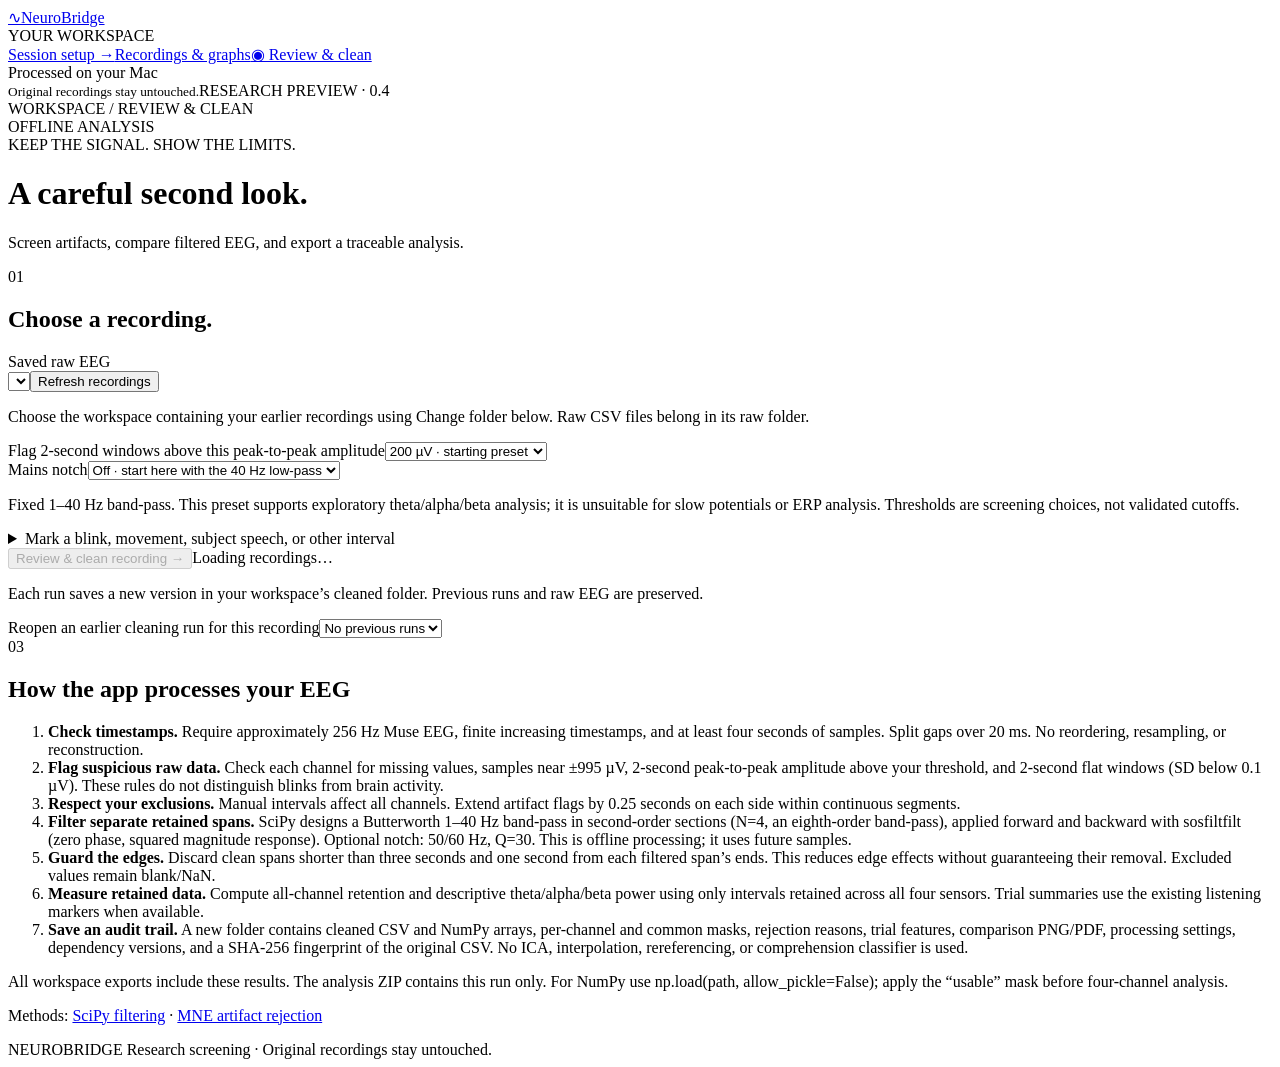
==== neurobridge/static/clean.html @ b4d43f7b "Add traceable EEG artifact screening, filtering, and band-power analysis" ====
<!doctype html><html lang="en"><head><meta charset="utf-8"><meta name="viewport" content="width=device-width,initial-scale=1"><title>NeuroBridge · Review & clean</title><link rel="stylesheet" href="/style.css"></head><body class="clean-page">
<aside><a class="brand" href="/experiment"><span class="brand-icon">∿</span>NeuroBridge</a><div class="workspace-label">YOUR WORKSPACE</div><a class="nav" href="/experiment">Session setup →</a><a class="nav" href="/">Recordings & graphs</a><a class="nav active" href="/clean">◉ Review & clean</a><div class="aside-bottom"><span class="dot"></span> Processed on your Mac<br><small>Original recordings stay untouched.</small><span class="app-version">RESEARCH PREVIEW · 0.4</span></div></aside>
<main><header><div class="crumb">WORKSPACE <span>/</span> REVIEW & CLEAN</div><span class="local-badge">OFFLINE ANALYSIS</span></header><div class="heading"><div><div class="eyebrow">KEEP THE SIGNAL. SHOW THE LIMITS.</div><h1>A careful second look.</h1><p>Screen artifacts, compare filtered EEG, and export a traceable analysis.</p></div></div><div id="notice" class="notice" role="alert" hidden></div>
<section class="panel"><div class="panel-heading"><div><span class="section-number">01</span><h2>Choose a recording.</h2></div></div><label for="clean-file">Saved raw EEG</label><div class="clean-file-row"><select id="clean-file"></select><button id="clean-refresh" class="secondary">Refresh recordings</button></div><p class="hint">Choose the workspace containing your earlier recordings using Change folder below. Raw CSV files belong in its raw folder.</p><div class="row"><div><label for="amplitude">Flag 2-second windows above this peak-to-peak amplitude</label><select id="amplitude"><option value="150">150 µV · more sensitive</option><option value="200" selected>200 µV · starting preset</option><option value="300">300 µV · less sensitive</option><option value="500">500 µV · less sensitive</option></select></div><div><label for="notch">Mains notch</label><select id="notch"><option value="0">Off · start here with the 40 Hz low-pass</option><option value="50">50 Hz · only if needed</option><option value="60">60 Hz · only if needed</option></select></div></div><p class="hint">Fixed 1–40 Hz band-pass. This preset supports exploratory theta/alpha/beta analysis; it is unsuitable for slow potentials or ERP analysis. Thresholds are screening choices, not validated cutoffs.</p>
<details class="compact-details"><summary>Mark a blink, movement, subject speech, or other interval</summary><p class="hint">Enter seconds from the start of the EEG recording. Each exclusion applies to all four channels. Review the raw traces first; automated flags do not identify every artifact.</p><div class="exclusion-entry"><label>Start (seconds)<input id="exclude-start" type="number" min="0" step="0.1"></label><label>End (seconds)<input id="exclude-end" type="number" min="0" step="0.1"></label><label>Reason<select id="exclude-reason"><option>Movement / headset adjustment</option><option>Blink / eye movement</option><option>Subject speech / jaw movement</option><option>Other artifact</option></select></label><button id="add-exclusion" class="secondary">Add interval</button></div><ul id="exclusions"></ul></details>
<div class="clean-run-row"><button id="clean-run" class="primary large-button" disabled>Review & clean recording →</button><span id="clean-progress" class="hint" role="status">Loading recordings…</span></div><p class="hint">Each run saves a new version in your workspace’s cleaned folder. Previous runs and raw EEG are preserved.</p><label for="clean-history">Reopen an earlier cleaning run for this recording</label><select id="clean-history"><option value="">No previous runs</option></select></section>
<section id="clean-results" class="panel" hidden><div class="panel-heading"><div><span class="section-number">02</span><h2 id="clean-title">Your screening result</h2></div><a id="clean-download" class="primary">Download analysis ZIP ↓</a></div><div class="stats"><div><label>RETAINED · ALL 4 CHANNELS</label><strong id="clean-percent"></strong><small>of recorded samples</small></div><div><label>RETAINED TIME</label><strong id="clean-seconds"></strong><small>samples ÷ 256 Hz</small></div><div><label>EXCLUDED</label><strong id="clean-rejected"></strong><small>artifacts, margins, edges</small></div><div><label>TIMESTAMP GAPS</label><strong id="clean-gaps"></strong><small>never filled or joined</small></div></div><p id="clean-settings" class="quality-notes"></p><div class="quality-notes">Retained means “passed these screening rules.” A smooth trace does not establish artifact-free EEG. Clipping and missing samples cannot be recovered.</div>
<div class="chart-heading"><div><h3>Raw versus filtered</h3><p>Gray: raw · lilac: retained filtered signal · rose: excluded in this channel. Shared amplitude scale; min/max preview preserves spikes.</p></div></div><div class="window-controls"><label for="clean-window">View</label><select id="clean-window"><option value="10">10 seconds</option><option value="5">5 seconds</option><option value="all">Full recording</option></select><input id="clean-position" type="range" min="0" step="0.1" value="0" aria-label="Comparison window start"><span id="clean-window-label"></span></div><div id="clean-channels"></div>
<h3>Retained EEG band power</h3><p class="hint">Absolute µV² from common retained intervals across all four channels. Welch uses complete 2-second windows with 50% overlap, without joining gaps. No estimate means insufficient continuous data. These powers do not measure understanding.</p><div class="table-scroll"><table class="clean-table"><thead><tr><th>Channel</th><th>Individually retained</th><th>Theta · 4–8 Hz</th><th>Alpha · 8–13 Hz</th><th>Beta · 13–30 Hz</th><th>PSD windows</th></tr></thead><tbody id="bandpower"></tbody></table></div><h3>Listening trial coverage</h3><p class="hint">Uses saved playback/operator speech markers, which are not measured acoustic onsets. Trial retention is the percentage of recorded samples within each marked interval; gaps are missing time. The CSV also includes marked, recorded, and retained seconds. Subject answers stay in the original session folder. No baseline normalization or inference is applied.</p><div id="trial-summary"></div>
<details class="compact-details"><summary>Review all excluded intervals</summary><p class="hint">Times are seconds from the first EEG timestamp. Overlapping reasons are retained. Full details are in rejected_intervals.csv.</p><div id="intervals" class="interval-list"></div></details><details class="compact-details"><summary>Full-resolution comparison and spectrum</summary><img id="clean-image" alt="Raw and filtered EEG with rejection shading and Welch power spectra" style="width:100%"><a id="clean-pdf" class="quiet-link">Download PDF report ↓</a></details><ul id="clean-warnings" class="hint"></ul></section>
<section class="panel"><div class="panel-heading"><div><span class="section-number">03</span><h2>How the app processes your EEG</h2></div></div><ol class="processing-steps"><li><strong>Check timestamps.</strong> Require approximately 256 Hz Muse EEG, finite increasing timestamps, and at least four seconds of samples. Split gaps over 20 ms. No reordering, resampling, or reconstruction.</li><li><strong>Flag suspicious raw data.</strong> Check each channel for missing values, samples near ±995 µV, 2-second peak-to-peak amplitude above your threshold, and 2-second flat windows (SD below 0.1 µV). These rules do not distinguish blinks from brain activity.</li><li><strong>Respect your exclusions.</strong> Manual intervals affect all channels. Extend artifact flags by 0.25 seconds on each side within continuous segments.</li><li><strong>Filter separate retained spans.</strong> SciPy designs a Butterworth 1–40 Hz band-pass in second-order sections (N=4, an eighth-order band-pass), applied forward and backward with sosfiltfilt (zero phase, squared magnitude response). Optional notch: 50/60 Hz, Q=30. This is offline processing; it uses future samples.</li><li><strong>Guard the edges.</strong> Discard clean spans shorter than three seconds and one second from each filtered span’s ends. This reduces edge effects without guaranteeing their removal. Excluded values remain blank/NaN.</li><li><strong>Measure retained data.</strong> Compute all-channel retention and descriptive theta/alpha/beta power using only intervals retained across all four sensors. Trial summaries use the existing listening markers when available.</li><li><strong>Save an audit trail.</strong> A new folder contains cleaned CSV and NumPy arrays, per-channel and common masks, rejection reasons, trial features, comparison PNG/PDF, processing settings, dependency versions, and a SHA-256 fingerprint of the original CSV. No ICA, interpolation, rereferencing, or comprehension classifier is used.</li></ol><p class="hint">All workspace exports include these results. The analysis ZIP contains this run only. For NumPy use np.load(path, allow_pickle=False); apply the “usable” mask before four-channel analysis.</p><p class="hint">Methods: <a href="https://docs.scipy.org/doc/scipy/reference/generated/scipy.signal.sosfiltfilt.html" target="_blank" rel="noopener">SciPy filtering</a> · <a href="https://mne.tools/stable/auto_tutorials/preprocessing/20_rejecting_bad_data.html" target="_blank" rel="noopener">MNE artifact rejection</a></p></section><footer>NEUROBRIDGE <span>Research screening · Original recordings stay untouched.</span></footer></main><script src="/clean.js"></script><script src="/storage.js"></script></body></html>
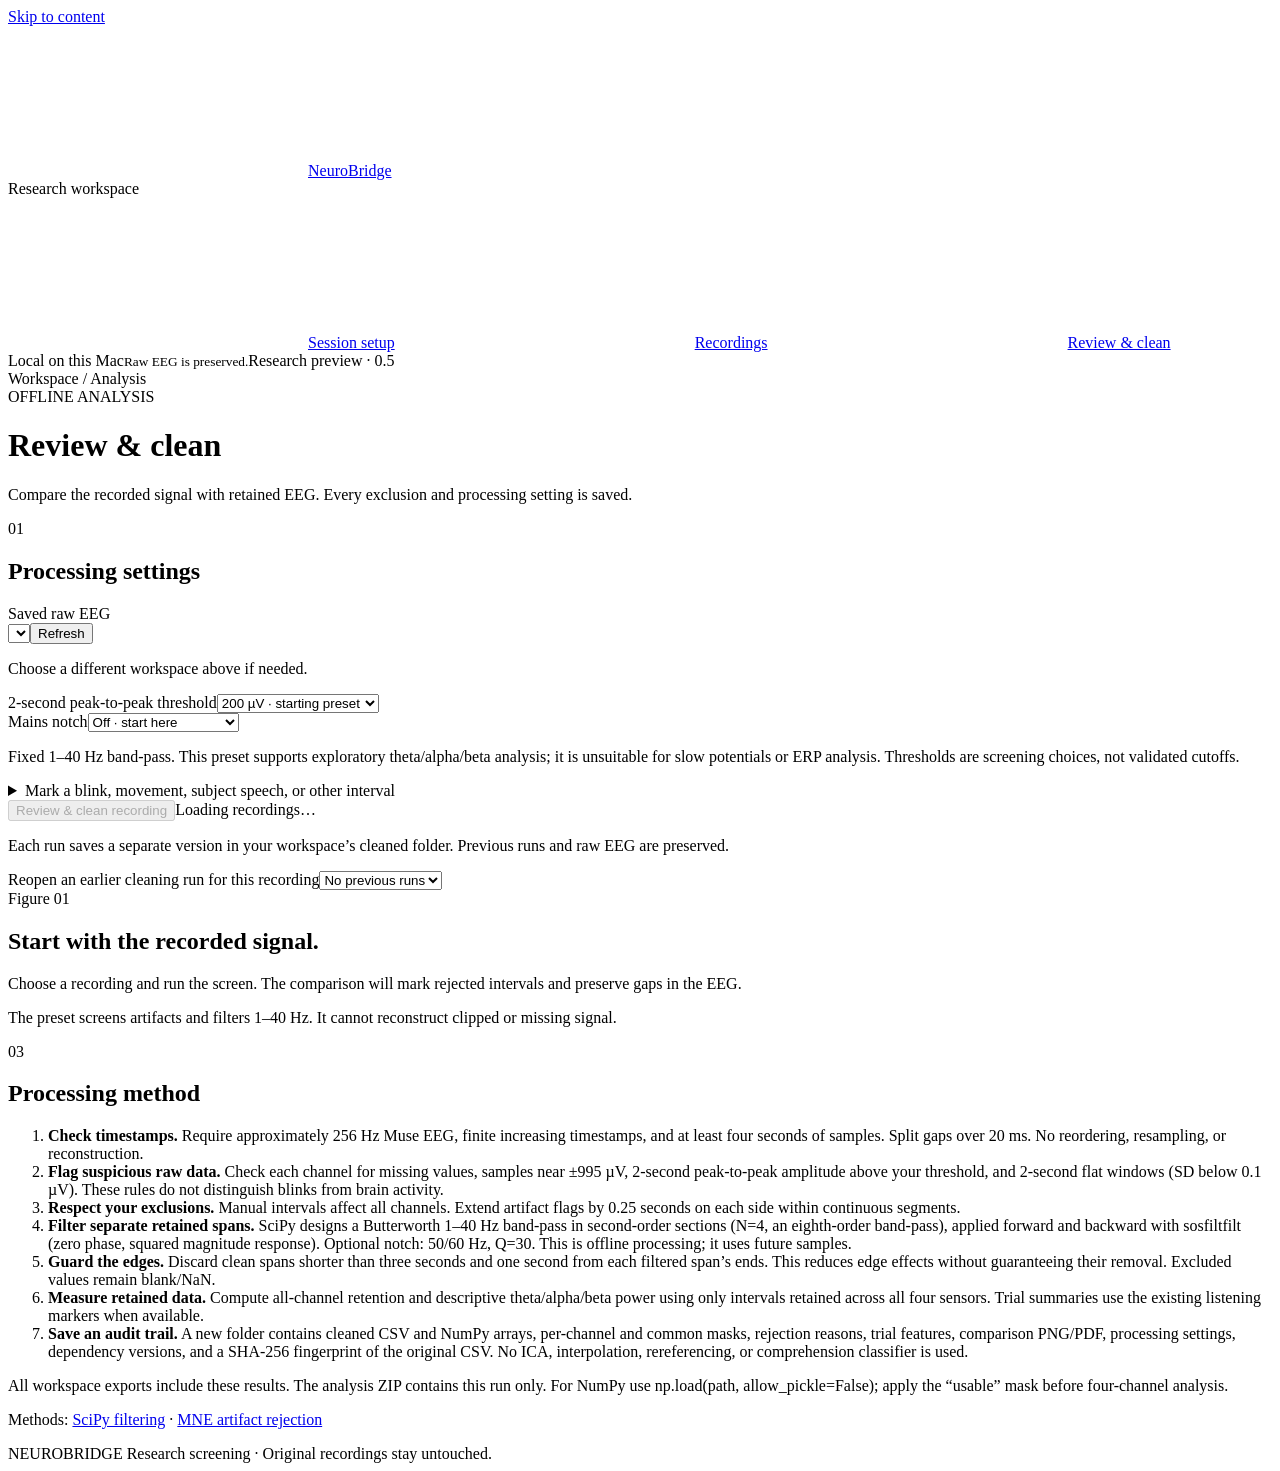
==== commit 980af478: "Implement approved notebook and bench-instrument design across NeuroBridge" ====
--- a/neurobridge/static/clean.html
+++ b/neurobridge/static/clean.html
@@ -1,11 +1,9 @@
 <!doctype html><html lang="en"><head><meta charset="utf-8"><meta name="viewport" content="width=device-width,initial-scale=1"><title>NeuroBridge · Review & clean</title><link rel="stylesheet" href="/style.css"></head><body class="clean-page">
-<aside><a class="brand" href="/experiment"><span class="brand-icon">∿</span>NeuroBridge</a><div class="workspace-label">YOUR WORKSPACE</div><a class="nav" href="/experiment">Session setup →</a><a class="nav" href="/">Recordings & graphs</a><a class="nav active" href="/clean">◉ Review & clean</a><div class="aside-bottom"><span class="dot"></span> Processed on your Mac<br><small>Original recordings stay untouched.</small><span class="app-version">RESEARCH PREVIEW · 0.4</span></div></aside>
-<main><header><div class="crumb">WORKSPACE <span>/</span> REVIEW & CLEAN</div><span class="local-badge">OFFLINE ANALYSIS</span></header><div class="heading"><div><div class="eyebrow">KEEP THE SIGNAL. SHOW THE LIMITS.</div><h1>A careful second look.</h1><p>Screen artifacts, compare filtered EEG, and export a traceable analysis.</p></div></div><div id="notice" class="notice" role="alert" hidden></div>
-<section class="panel"><div class="panel-heading"><div><span class="section-number">01</span><h2>Choose a recording.</h2></div></div><label for="clean-file">Saved raw EEG</label><div class="clean-file-row"><select id="clean-file"></select><button id="clean-refresh" class="secondary">Refresh recordings</button></div><p class="hint">Choose the workspace containing your earlier recordings using Change folder below. Raw CSV files belong in its raw folder.</p><div class="row"><div><label for="amplitude">Flag 2-second windows above this peak-to-peak amplitude</label><select id="amplitude"><option value="150">150 µV · more sensitive</option><option value="200" selected>200 µV · starting preset</option><option value="300">300 µV · less sensitive</option><option value="500">500 µV · less sensitive</option></select></div><div><label for="notch">Mains notch</label><select id="notch"><option value="0">Off · start here with the 40 Hz low-pass</option><option value="50">50 Hz · only if needed</option><option value="60">60 Hz · only if needed</option></select></div></div><p class="hint">Fixed 1–40 Hz band-pass. This preset supports exploratory theta/alpha/beta analysis; it is unsuitable for slow potentials or ERP analysis. Thresholds are screening choices, not validated cutoffs.</p>
-<details class="compact-details"><summary>Mark a blink, movement, subject speech, or other interval</summary><p class="hint">Enter seconds from the start of the EEG recording. Each exclusion applies to all four channels. Review the raw traces first; automated flags do not identify every artifact.</p><div class="exclusion-entry"><label>Start (seconds)<input id="exclude-start" type="number" min="0" step="0.1"></label><label>End (seconds)<input id="exclude-end" type="number" min="0" step="0.1"></label><label>Reason<select id="exclude-reason"><option>Movement / headset adjustment</option><option>Blink / eye movement</option><option>Subject speech / jaw movement</option><option>Other artifact</option></select></label><button id="add-exclusion" class="secondary">Add interval</button></div><ul id="exclusions"></ul></details>
-<div class="clean-run-row"><button id="clean-run" class="primary large-button" disabled>Review & clean recording →</button><span id="clean-progress" class="hint" role="status">Loading recordings…</span></div><p class="hint">Each run saves a new version in your workspace’s cleaned folder. Previous runs and raw EEG are preserved.</p><label for="clean-history">Reopen an earlier cleaning run for this recording</label><select id="clean-history"><option value="">No previous runs</option></select></section>
-<section id="clean-results" class="panel" hidden><div class="panel-heading"><div><span class="section-number">02</span><h2 id="clean-title">Your screening result</h2></div><a id="clean-download" class="primary">Download analysis ZIP ↓</a></div><div class="stats"><div><label>RETAINED · ALL 4 CHANNELS</label><strong id="clean-percent"></strong><small>of recorded samples</small></div><div><label>RETAINED TIME</label><strong id="clean-seconds"></strong><small>samples ÷ 256 Hz</small></div><div><label>EXCLUDED</label><strong id="clean-rejected"></strong><small>artifacts, margins, edges</small></div><div><label>TIMESTAMP GAPS</label><strong id="clean-gaps"></strong><small>never filled or joined</small></div></div><p id="clean-settings" class="quality-notes"></p><div class="quality-notes">Retained means “passed these screening rules.” A smooth trace does not establish artifact-free EEG. Clipping and missing samples cannot be recovered.</div>
-<div class="chart-heading"><div><h3>Raw versus filtered</h3><p>Gray: raw · lilac: retained filtered signal · rose: excluded in this channel. Shared amplitude scale; min/max preview preserves spikes.</p></div></div><div class="window-controls"><label for="clean-window">View</label><select id="clean-window"><option value="10">10 seconds</option><option value="5">5 seconds</option><option value="all">Full recording</option></select><input id="clean-position" type="range" min="0" step="0.1" value="0" aria-label="Comparison window start"><span id="clean-window-label"></span></div><div id="clean-channels"></div>
-<h3>Retained EEG band power</h3><p class="hint">Absolute µV² from common retained intervals across all four channels. Welch uses complete 2-second windows with 50% overlap, without joining gaps. No estimate means insufficient continuous data. These powers do not measure understanding.</p><div class="table-scroll"><table class="clean-table"><thead><tr><th>Channel</th><th>Individually retained</th><th>Theta · 4–8 Hz</th><th>Alpha · 8–13 Hz</th><th>Beta · 13–30 Hz</th><th>PSD windows</th></tr></thead><tbody id="bandpower"></tbody></table></div><h3>Listening trial coverage</h3><p class="hint">Uses saved playback/operator speech markers, which are not measured acoustic onsets. Trial retention is the percentage of recorded samples within each marked interval; gaps are missing time. The CSV also includes marked, recorded, and retained seconds. Subject answers stay in the original session folder. No baseline normalization or inference is applied.</p><div id="trial-summary"></div>
-<details class="compact-details"><summary>Review all excluded intervals</summary><p class="hint">Times are seconds from the first EEG timestamp. Overlapping reasons are retained. Full details are in rejected_intervals.csv.</p><div id="intervals" class="interval-list"></div></details><details class="compact-details"><summary>Full-resolution comparison and spectrum</summary><img id="clean-image" alt="Raw and filtered EEG with rejection shading and Welch power spectra" style="width:100%"><a id="clean-pdf" class="quiet-link">Download PDF report ↓</a></details><ul id="clean-warnings" class="hint"></ul></section>
-<section class="panel"><div class="panel-heading"><div><span class="section-number">03</span><h2>How the app processes your EEG</h2></div></div><ol class="processing-steps"><li><strong>Check timestamps.</strong> Require approximately 256 Hz Muse EEG, finite increasing timestamps, and at least four seconds of samples. Split gaps over 20 ms. No reordering, resampling, or reconstruction.</li><li><strong>Flag suspicious raw data.</strong> Check each channel for missing values, samples near ±995 µV, 2-second peak-to-peak amplitude above your threshold, and 2-second flat windows (SD below 0.1 µV). These rules do not distinguish blinks from brain activity.</li><li><strong>Respect your exclusions.</strong> Manual intervals affect all channels. Extend artifact flags by 0.25 seconds on each side within continuous segments.</li><li><strong>Filter separate retained spans.</strong> SciPy designs a Butterworth 1–40 Hz band-pass in second-order sections (N=4, an eighth-order band-pass), applied forward and backward with sosfiltfilt (zero phase, squared magnitude response). Optional notch: 50/60 Hz, Q=30. This is offline processing; it uses future samples.</li><li><strong>Guard the edges.</strong> Discard clean spans shorter than three seconds and one second from each filtered span’s ends. This reduces edge effects without guaranteeing their removal. Excluded values remain blank/NaN.</li><li><strong>Measure retained data.</strong> Compute all-channel retention and descriptive theta/alpha/beta power using only intervals retained across all four sensors. Trial summaries use the existing listening markers when available.</li><li><strong>Save an audit trail.</strong> A new folder contains cleaned CSV and NumPy arrays, per-channel and common masks, rejection reasons, trial features, comparison PNG/PDF, processing settings, dependency versions, and a SHA-256 fingerprint of the original CSV. No ICA, interpolation, rereferencing, or comprehension classifier is used.</li></ol><p class="hint">All workspace exports include these results. The analysis ZIP contains this run only. For NumPy use np.load(path, allow_pickle=False); apply the “usable” mask before four-channel analysis.</p><p class="hint">Methods: <a href="https://docs.scipy.org/doc/scipy/reference/generated/scipy.signal.sosfiltfilt.html" target="_blank" rel="noopener">SciPy filtering</a> · <a href="https://mne.tools/stable/auto_tutorials/preprocessing/20_rejecting_bad_data.html" target="_blank" rel="noopener">MNE artifact rejection</a></p></section><footer>NEUROBRIDGE <span>Research screening · Original recordings stay untouched.</span></footer></main><script src="/clean.js"></script><script src="/storage.js"></script></body></html>
+<a class="skip-link" href="#main">Skip to content</a><aside><a class="brand" href="/experiment"><svg class="icon" aria-hidden="true"><use href="/icons.svg#activity"></use></svg>NeuroBridge</a><div class="workspace-label">Research workspace</div><a class="nav " href="/experiment"><svg class="icon" aria-hidden="true"><use href="/icons.svg#file-check"></use></svg>Session setup</a><a class="nav " href="/"><svg class="icon" aria-hidden="true"><use href="/icons.svg#chart-line"></use></svg>Recordings</a><a class="nav active" aria-current="page" href="/clean"><svg class="icon" aria-hidden="true"><use href="/icons.svg#sliders-horizontal"></use></svg>Review & clean</a><div class="aside-bottom">Local on this Mac<small>Raw EEG is preserved.</small><span class="app-version">Research preview · 0.5</span></div></aside>
+<main id="main" class="entry"><header><div class="crumb">Workspace <span>/</span> Analysis</div><span class="local-badge">OFFLINE ANALYSIS</span></header><div class="heading"><div><h1>Review & clean</h1><p>Compare the recorded signal with retained EEG. Every exclusion and processing setting is saved.</p></div></div><div id="notice" class="notice" role="alert" hidden></div>
+<div class="clean-layout"><section class="panel" id="clean-controls"><div class="panel-heading"><div><span class="section-number">01</span><h2>Processing settings</h2></div></div><label for="clean-file">Saved raw EEG</label><div class="clean-file-row"><select id="clean-file"></select><button id="clean-refresh" class="secondary">Refresh</button></div><p class="hint">Choose a different workspace above if needed.</p><div class="row"><div><label for="amplitude">2-second peak-to-peak threshold</label><select id="amplitude"><option value="150">150 µV · more sensitive</option><option value="200" selected>200 µV · starting preset</option><option value="300">300 µV · less sensitive</option><option value="500">500 µV · less sensitive</option></select></div><div><label for="notch">Mains notch</label><select id="notch"><option value="0">Off · start here</option><option value="50">50 Hz · only if needed</option><option value="60">60 Hz · only if needed</option></select></div></div><p class="hint">Fixed 1–40 Hz band-pass. This preset supports exploratory theta/alpha/beta analysis; it is unsuitable for slow potentials or ERP analysis. Thresholds are screening choices, not validated cutoffs.</p>
+<details class="compact-details"><summary>Mark a blink, movement, subject speech, or other interval</summary><p class="hint">Enter seconds from the start of the EEG recording. Each exclusion applies to all four channels. Review the raw traces first; automated flags do not identify every artifact.</p><div class="exclusion-entry"><label>Start (seconds)<input id="exclude-start" aria-describedby="exclusion-error" type="number" min="0" step="0.1"></label><label>End (seconds)<input id="exclude-end" aria-describedby="exclusion-error" type="number" min="0" step="0.1"></label><label>Reason<select id="exclude-reason"><option>Movement / headset adjustment</option><option>Blink / eye movement</option><option>Subject speech / jaw movement</option><option>Other artifact</option></select></label><button id="add-exclusion" class="secondary">Add interval</button></div><p id="exclusion-error" class="field-error" role="alert" hidden></p><ul id="exclusions"></ul></details>
+<div class="clean-run-row"><button id="clean-run" class="primary large-button" disabled>Review & clean recording</button><div id="clean-loading" class="operation-progress" hidden aria-hidden="true"></div><span id="clean-progress" class="hint" role="status">Loading recordings…</span></div><p class="hint">Each run saves a separate version in your workspace’s cleaned folder. Previous runs and raw EEG are preserved.</p><label for="clean-history">Reopen an earlier cleaning run for this recording</label><select id="clean-history"><option value="">No previous runs</option></select></section><div class="clean-placeholder"><span class="eyebrow">Figure 01</span><h2>Start with the recorded signal.</h2><p>Choose a recording and run the screen. The comparison will mark rejected intervals and preserve gaps in the EEG.</p><p class="hint">The preset screens artifacts and filters 1–40 Hz. It cannot reconstruct clipped or missing signal.</p></div><section id="clean-results" class="panel" hidden><div class="panel-heading"><div><span class="section-number">02</span><h2 id="clean-title">Your screening result</h2></div><a id="clean-download" class="primary">Download analysis ZIP </a></div><div id="clean-provenance" class="provenance"></div><div class="stats"><div><label>Retained · all channels</label><strong id="clean-percent"></strong><small>of recorded samples</small></div><div><label>Retained time</label><strong id="clean-seconds"></strong><small>samples ÷ 256 Hz</small></div><div><label>Excluded</label><strong id="clean-rejected"></strong><small>artifacts, margins, edges</small></div><div><label>Timestamp gaps</label><strong id="clean-gaps"></strong><small>never filled or joined</small></div></div><p id="clean-settings" class="method-summary"></p><div class="quality-notes">Retained means “passed these screening rules.” A smooth trace does not establish artifact-free EEG. Clipping and missing samples cannot be recovered.</div>
+<div class="chart-heading"><div><h3>Figure 01. Raw and retained EEG</h3><p>Gray: raw · violet: retained filtered signal · rust: excluded in this channel. Shared amplitude scale; min/max preview preserves spikes.</p></div></div><div class="window-controls"><label for="clean-window">View</label><select id="clean-window"><option value="10">10 seconds</option><option value="5">5 seconds</option><option value="all">Full recording</option></select><input id="clean-position" type="range" min="0" step="0.1" value="0" aria-label="Comparison window start"><span id="clean-window-label"></span></div><div id="clean-channels"></div>
+<h3>Figure 02. Retained band power</h3><p class="hint">Absolute µV² from common retained intervals across all four channels. Welch uses complete 2-second windows with 50% overlap, without joining gaps. No estimate means insufficient continuous data. These powers do not measure understanding.</p><div class="table-scroll" role="region" tabindex="0" aria-label="EEG band power table"><table class="clean-table"><thead><tr><th>Channel</th><th>Individually retained</th><th>Theta · 4–8 Hz</th><th>Alpha · 8–13 Hz</th><th>Beta · 13–30 Hz</th><th>PSD windows</th></tr></thead><tbody id="bandpower"></tbody></table></div><h3>Figure 03. Listening trial coverage</h3><p class="hint">Uses saved playback/operator speech markers, which are not measured acoustic onsets. Trial retention is the percentage of recorded samples within each marked interval; gaps are missing time. The CSV also includes marked, recorded, and retained seconds. Subject answers stay in the original session folder. No baseline normalization or inference is applied.</p><div id="trial-summary"></div>
+<details class="compact-details"><summary>Review all excluded intervals</summary><p class="hint">Times are seconds from the first EEG timestamp. Overlapping reasons are retained. Full details are in rejected_intervals.csv.</p><div id="intervals" class="interval-list"></div></details><details class="compact-details"><summary>Full-resolution comparison and spectrum</summary><img id="clean-image" alt="Raw and filtered EEG with rejection shading and Welch power spectra" class="report-image"><a id="clean-pdf" class="quiet-link">Download PDF report </a></details><ul id="clean-warnings" class="hint"></ul></section></div><section class="panel" id="clean-method"><div class="panel-heading"><div><span class="section-number">03</span><h2>Processing method</h2></div></div><ol class="processing-steps"><li><strong>Check timestamps.</strong> Require approximately 256 Hz Muse EEG, finite increasing timestamps, and at least four seconds of samples. Split gaps over 20 ms. No reordering, resampling, or reconstruction.</li><li><strong>Flag suspicious raw data.</strong> Check each channel for missing values, samples near ±995 µV, 2-second peak-to-peak amplitude above your threshold, and 2-second flat windows (SD below 0.1 µV). These rules do not distinguish blinks from brain activity.</li><li><strong>Respect your exclusions.</strong> Manual intervals affect all channels. Extend artifact flags by 0.25 seconds on each side within continuous segments.</li><li><strong>Filter separate retained spans.</strong> SciPy designs a Butterworth 1–40 Hz band-pass in second-order sections (N=4, an eighth-order band-pass), applied forward and backward with sosfiltfilt (zero phase, squared magnitude response). Optional notch: 50/60 Hz, Q=30. This is offline processing; it uses future samples.</li><li><strong>Guard the edges.</strong> Discard clean spans shorter than three seconds and one second from each filtered span’s ends. This reduces edge effects without guaranteeing their removal. Excluded values remain blank/NaN.</li><li><strong>Measure retained data.</strong> Compute all-channel retention and descriptive theta/alpha/beta power using only intervals retained across all four sensors. Trial summaries use the existing listening markers when available.</li><li><strong>Save an audit trail.</strong> A new folder contains cleaned CSV and NumPy arrays, per-channel and common masks, rejection reasons, trial features, comparison PNG/PDF, processing settings, dependency versions, and a SHA-256 fingerprint of the original CSV. No ICA, interpolation, rereferencing, or comprehension classifier is used.</li></ol><p class="hint">All workspace exports include these results. The analysis ZIP contains this run only. For NumPy use np.load(path, allow_pickle=False); apply the “usable” mask before four-channel analysis.</p><p class="hint">Methods: <a href="https://docs.scipy.org/doc/scipy/reference/generated/scipy.signal.sosfiltfilt.html" target="_blank" rel="noopener">SciPy filtering</a> · <a href="https://mne.tools/stable/auto_tutorials/preprocessing/20_rejecting_bad_data.html" target="_blank" rel="noopener">MNE artifact rejection</a></p></section><footer>NEUROBRIDGE <span>Research screening · Original recordings stay untouched.</span></footer></main><script src="/plot.js"></script><script src="/clean.js"></script><script src="/storage.js"></script></body></html>
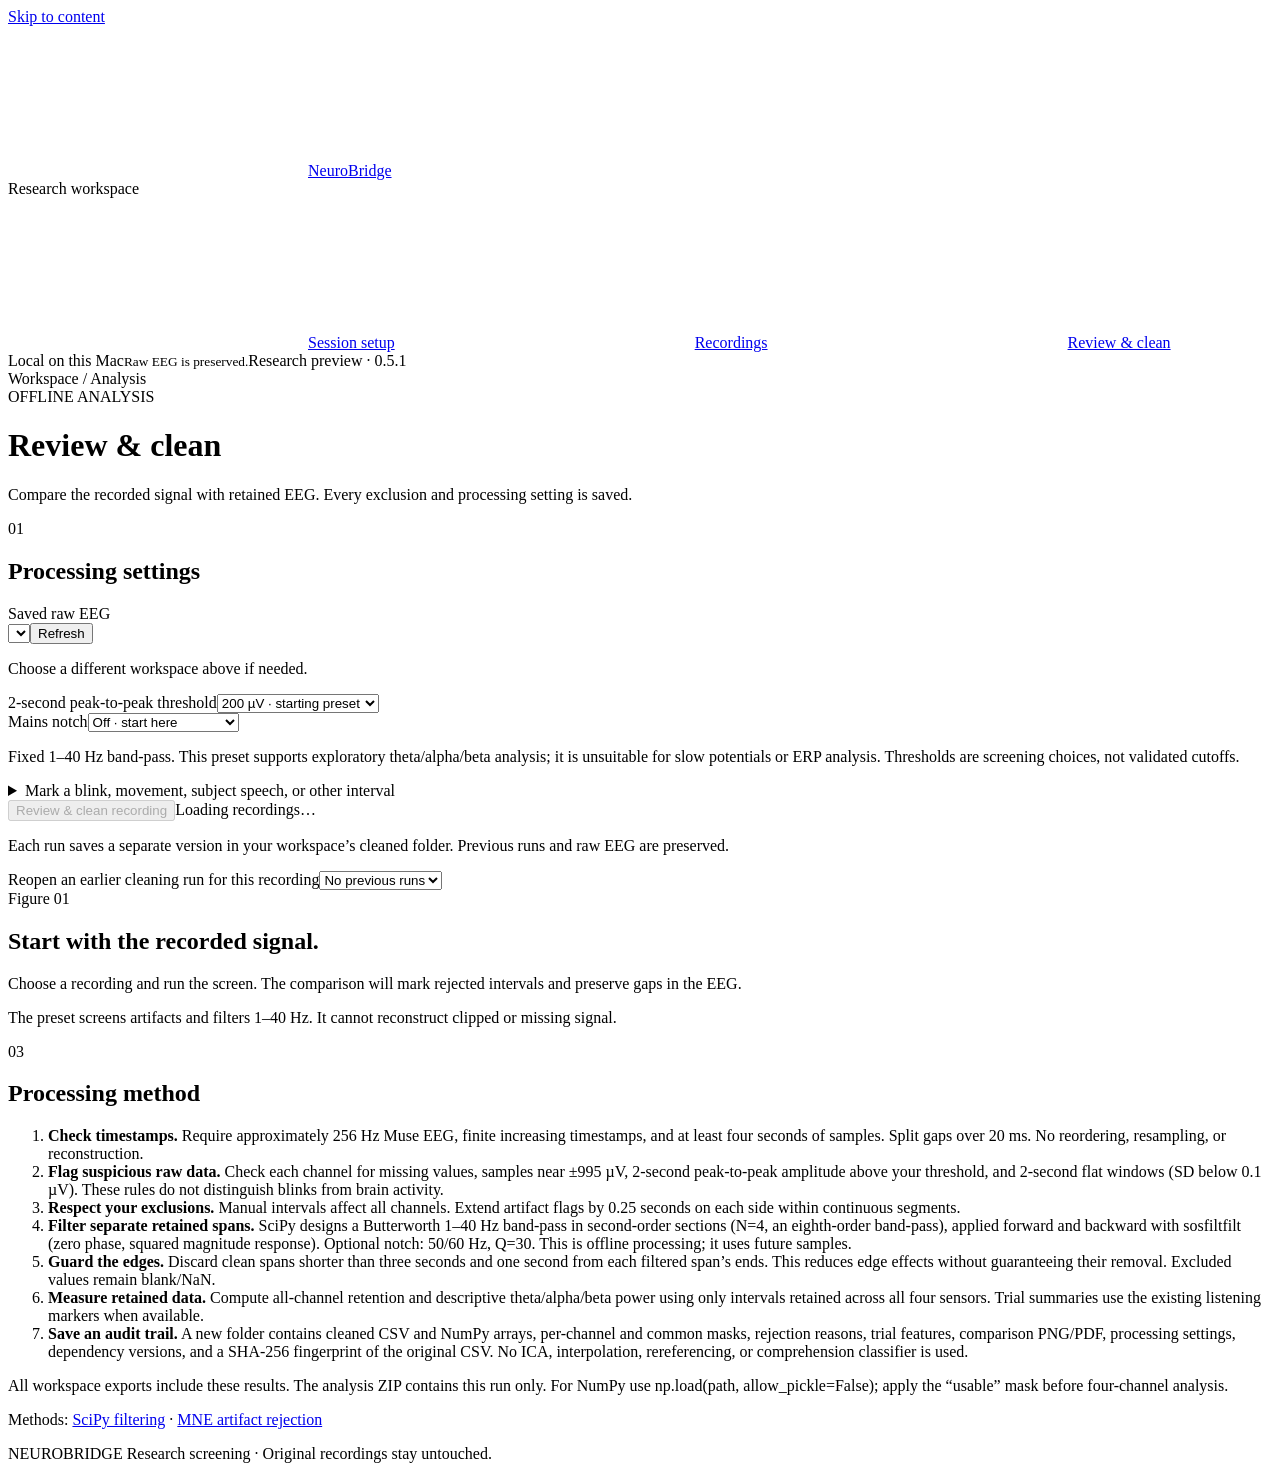
==== commit ab235ef0: "Add reviewed human stimulus collections and true listening-only sessions" ====
--- a/neurobridge/static/clean.html
+++ b/neurobridge/static/clean.html
@@ -1,5 +1,5 @@
 <!doctype html><html lang="en"><head><meta charset="utf-8"><meta name="viewport" content="width=device-width,initial-scale=1"><title>NeuroBridge · Review & clean</title><link rel="stylesheet" href="/style.css"></head><body class="clean-page">
-<a class="skip-link" href="#main">Skip to content</a><aside><a class="brand" href="/experiment"><svg class="icon" aria-hidden="true"><use href="/icons.svg#activity"></use></svg>NeuroBridge</a><div class="workspace-label">Research workspace</div><a class="nav " href="/experiment"><svg class="icon" aria-hidden="true"><use href="/icons.svg#file-check"></use></svg>Session setup</a><a class="nav " href="/"><svg class="icon" aria-hidden="true"><use href="/icons.svg#chart-line"></use></svg>Recordings</a><a class="nav active" aria-current="page" href="/clean"><svg class="icon" aria-hidden="true"><use href="/icons.svg#sliders-horizontal"></use></svg>Review & clean</a><div class="aside-bottom">Local on this Mac<small>Raw EEG is preserved.</small><span class="app-version">Research preview · 0.5</span></div></aside>
+<a class="skip-link" href="#main">Skip to content</a><aside><a class="brand" href="/experiment"><svg class="icon" aria-hidden="true"><use href="/icons.svg#activity"></use></svg>NeuroBridge</a><div class="workspace-label">Research workspace</div><a class="nav " href="/experiment"><svg class="icon" aria-hidden="true"><use href="/icons.svg#file-check"></use></svg>Session setup</a><a class="nav " href="/"><svg class="icon" aria-hidden="true"><use href="/icons.svg#chart-line"></use></svg>Recordings</a><a class="nav active" aria-current="page" href="/clean"><svg class="icon" aria-hidden="true"><use href="/icons.svg#sliders-horizontal"></use></svg>Review & clean</a><div class="aside-bottom">Local on this Mac<small>Raw EEG is preserved.</small><span class="app-version">Research preview · 0.5.1</span></div></aside>
 <main id="main" class="entry"><header><div class="crumb">Workspace <span>/</span> Analysis</div><span class="local-badge">OFFLINE ANALYSIS</span></header><div class="heading"><div><h1>Review & clean</h1><p>Compare the recorded signal with retained EEG. Every exclusion and processing setting is saved.</p></div></div><div id="notice" class="notice" role="alert" hidden></div>
 <div class="clean-layout"><section class="panel" id="clean-controls"><div class="panel-heading"><div><span class="section-number">01</span><h2>Processing settings</h2></div></div><label for="clean-file">Saved raw EEG</label><div class="clean-file-row"><select id="clean-file"></select><button id="clean-refresh" class="secondary">Refresh</button></div><p class="hint">Choose a different workspace above if needed.</p><div class="row"><div><label for="amplitude">2-second peak-to-peak threshold</label><select id="amplitude"><option value="150">150 µV · more sensitive</option><option value="200" selected>200 µV · starting preset</option><option value="300">300 µV · less sensitive</option><option value="500">500 µV · less sensitive</option></select></div><div><label for="notch">Mains notch</label><select id="notch"><option value="0">Off · start here</option><option value="50">50 Hz · only if needed</option><option value="60">60 Hz · only if needed</option></select></div></div><p class="hint">Fixed 1–40 Hz band-pass. This preset supports exploratory theta/alpha/beta analysis; it is unsuitable for slow potentials or ERP analysis. Thresholds are screening choices, not validated cutoffs.</p>
 <details class="compact-details"><summary>Mark a blink, movement, subject speech, or other interval</summary><p class="hint">Enter seconds from the start of the EEG recording. Each exclusion applies to all four channels. Review the raw traces first; automated flags do not identify every artifact.</p><div class="exclusion-entry"><label>Start (seconds)<input id="exclude-start" aria-describedby="exclusion-error" type="number" min="0" step="0.1"></label><label>End (seconds)<input id="exclude-end" aria-describedby="exclusion-error" type="number" min="0" step="0.1"></label><label>Reason<select id="exclude-reason"><option>Movement / headset adjustment</option><option>Blink / eye movement</option><option>Subject speech / jaw movement</option><option>Other artifact</option></select></label><button id="add-exclusion" class="secondary">Add interval</button></div><p id="exclusion-error" class="field-error" role="alert" hidden></p><ul id="exclusions"></ul></details>
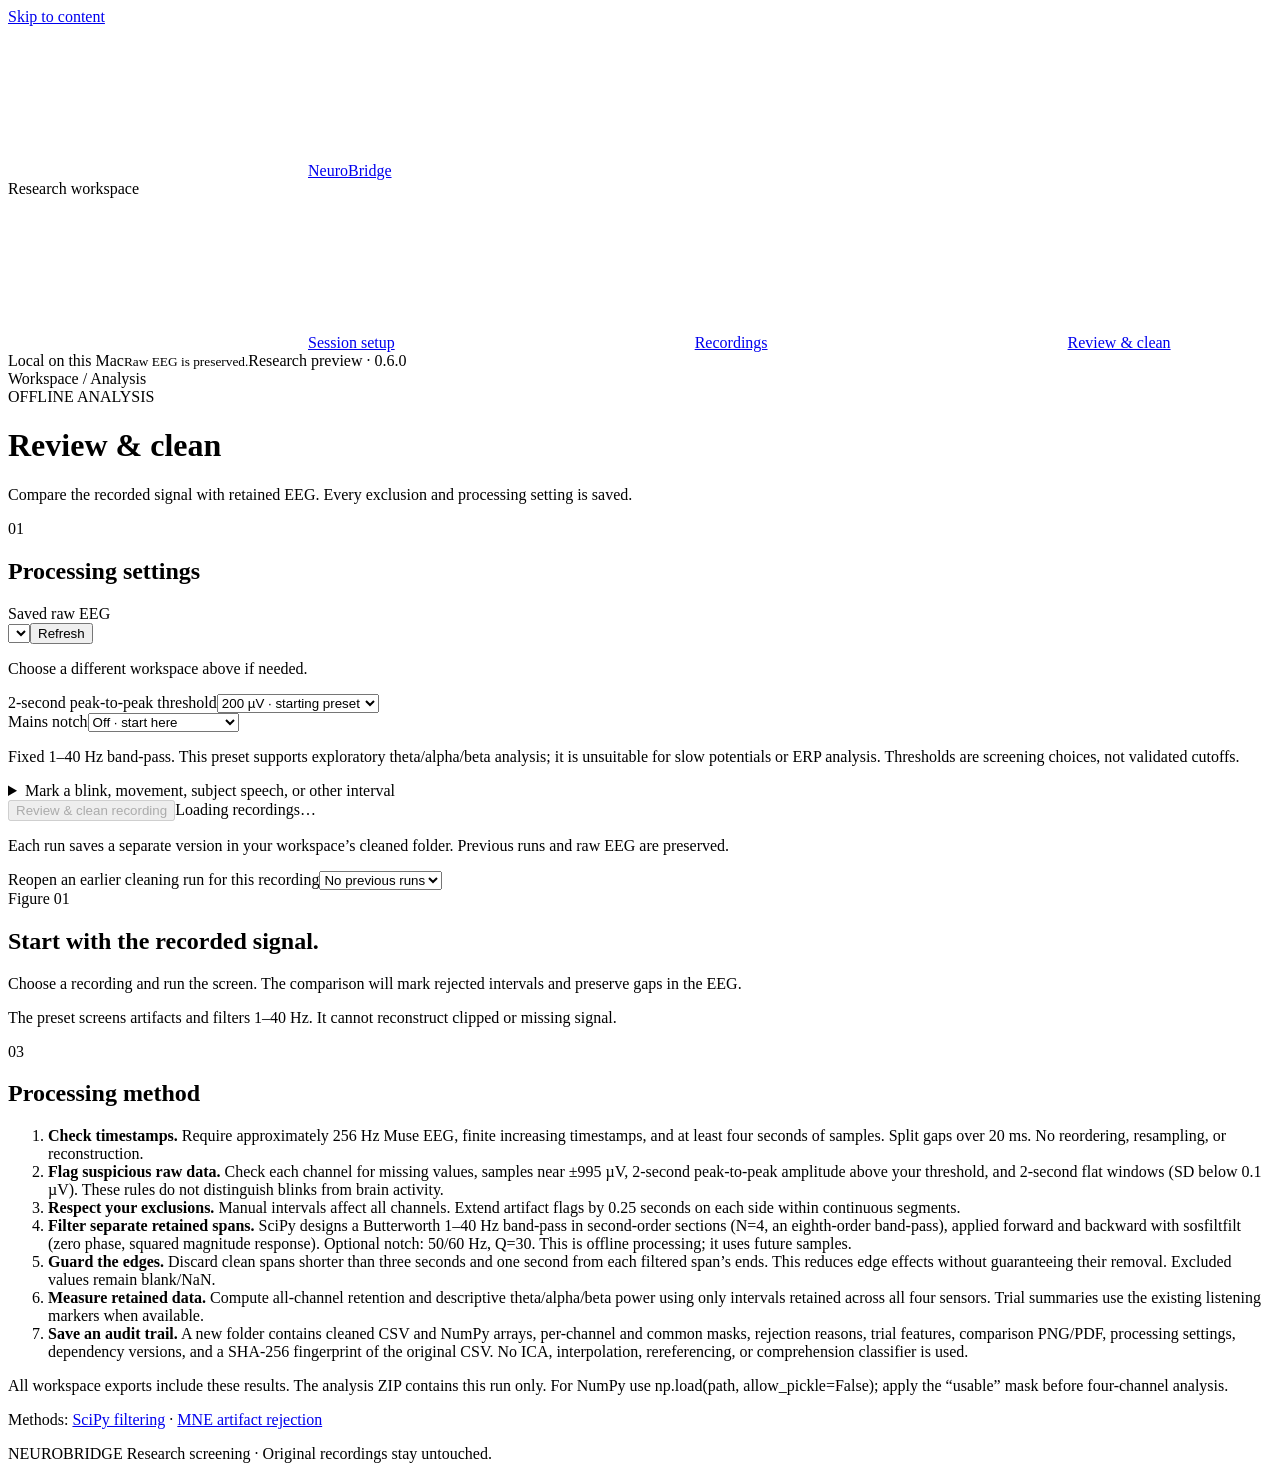
==== commit a54c37f6: "Add live four-channel gates, per-trial baselines and fixed paired spectral policy" ====
--- a/neurobridge/static/clean.html
+++ b/neurobridge/static/clean.html
@@ -1,5 +1,5 @@
 <!doctype html><html lang="en"><head><meta charset="utf-8"><meta name="viewport" content="width=device-width,initial-scale=1"><title>NeuroBridge · Review & clean</title><link rel="stylesheet" href="/style.css"></head><body class="clean-page">
-<a class="skip-link" href="#main">Skip to content</a><aside><a class="brand" href="/experiment"><svg class="icon" aria-hidden="true"><use href="/icons.svg#activity"></use></svg>NeuroBridge</a><div class="workspace-label">Research workspace</div><a class="nav " href="/experiment"><svg class="icon" aria-hidden="true"><use href="/icons.svg#file-check"></use></svg>Session setup</a><a class="nav " href="/"><svg class="icon" aria-hidden="true"><use href="/icons.svg#chart-line"></use></svg>Recordings</a><a class="nav active" aria-current="page" href="/clean"><svg class="icon" aria-hidden="true"><use href="/icons.svg#sliders-horizontal"></use></svg>Review & clean</a><div class="aside-bottom">Local on this Mac<small>Raw EEG is preserved.</small><span class="app-version">Research preview · 0.5.1</span></div></aside>
+<a class="skip-link" href="#main">Skip to content</a><aside><a class="brand" href="/experiment"><svg class="icon" aria-hidden="true"><use href="/icons.svg#activity"></use></svg>NeuroBridge</a><div class="workspace-label">Research workspace</div><a class="nav " href="/experiment"><svg class="icon" aria-hidden="true"><use href="/icons.svg#file-check"></use></svg>Session setup</a><a class="nav " href="/"><svg class="icon" aria-hidden="true"><use href="/icons.svg#chart-line"></use></svg>Recordings</a><a class="nav active" aria-current="page" href="/clean"><svg class="icon" aria-hidden="true"><use href="/icons.svg#sliders-horizontal"></use></svg>Review & clean</a><div class="aside-bottom">Local on this Mac<small>Raw EEG is preserved.</small><span class="app-version">Research preview · 0.6.0</span></div></aside>
 <main id="main" class="entry"><header><div class="crumb">Workspace <span>/</span> Analysis</div><span class="local-badge">OFFLINE ANALYSIS</span></header><div class="heading"><div><h1>Review & clean</h1><p>Compare the recorded signal with retained EEG. Every exclusion and processing setting is saved.</p></div></div><div id="notice" class="notice" role="alert" hidden></div>
 <div class="clean-layout"><section class="panel" id="clean-controls"><div class="panel-heading"><div><span class="section-number">01</span><h2>Processing settings</h2></div></div><label for="clean-file">Saved raw EEG</label><div class="clean-file-row"><select id="clean-file"></select><button id="clean-refresh" class="secondary">Refresh</button></div><p class="hint">Choose a different workspace above if needed.</p><div class="row"><div><label for="amplitude">2-second peak-to-peak threshold</label><select id="amplitude"><option value="150">150 µV · more sensitive</option><option value="200" selected>200 µV · starting preset</option><option value="300">300 µV · less sensitive</option><option value="500">500 µV · less sensitive</option></select></div><div><label for="notch">Mains notch</label><select id="notch"><option value="0">Off · start here</option><option value="50">50 Hz · only if needed</option><option value="60">60 Hz · only if needed</option></select></div></div><p class="hint">Fixed 1–40 Hz band-pass. This preset supports exploratory theta/alpha/beta analysis; it is unsuitable for slow potentials or ERP analysis. Thresholds are screening choices, not validated cutoffs.</p>
 <details class="compact-details"><summary>Mark a blink, movement, subject speech, or other interval</summary><p class="hint">Enter seconds from the start of the EEG recording. Each exclusion applies to all four channels. Review the raw traces first; automated flags do not identify every artifact.</p><div class="exclusion-entry"><label>Start (seconds)<input id="exclude-start" aria-describedby="exclusion-error" type="number" min="0" step="0.1"></label><label>End (seconds)<input id="exclude-end" aria-describedby="exclusion-error" type="number" min="0" step="0.1"></label><label>Reason<select id="exclude-reason"><option>Movement / headset adjustment</option><option>Blink / eye movement</option><option>Subject speech / jaw movement</option><option>Other artifact</option></select></label><button id="add-exclusion" class="secondary">Add interval</button></div><p id="exclusion-error" class="field-error" role="alert" hidden></p><ul id="exclusions"></ul></details>
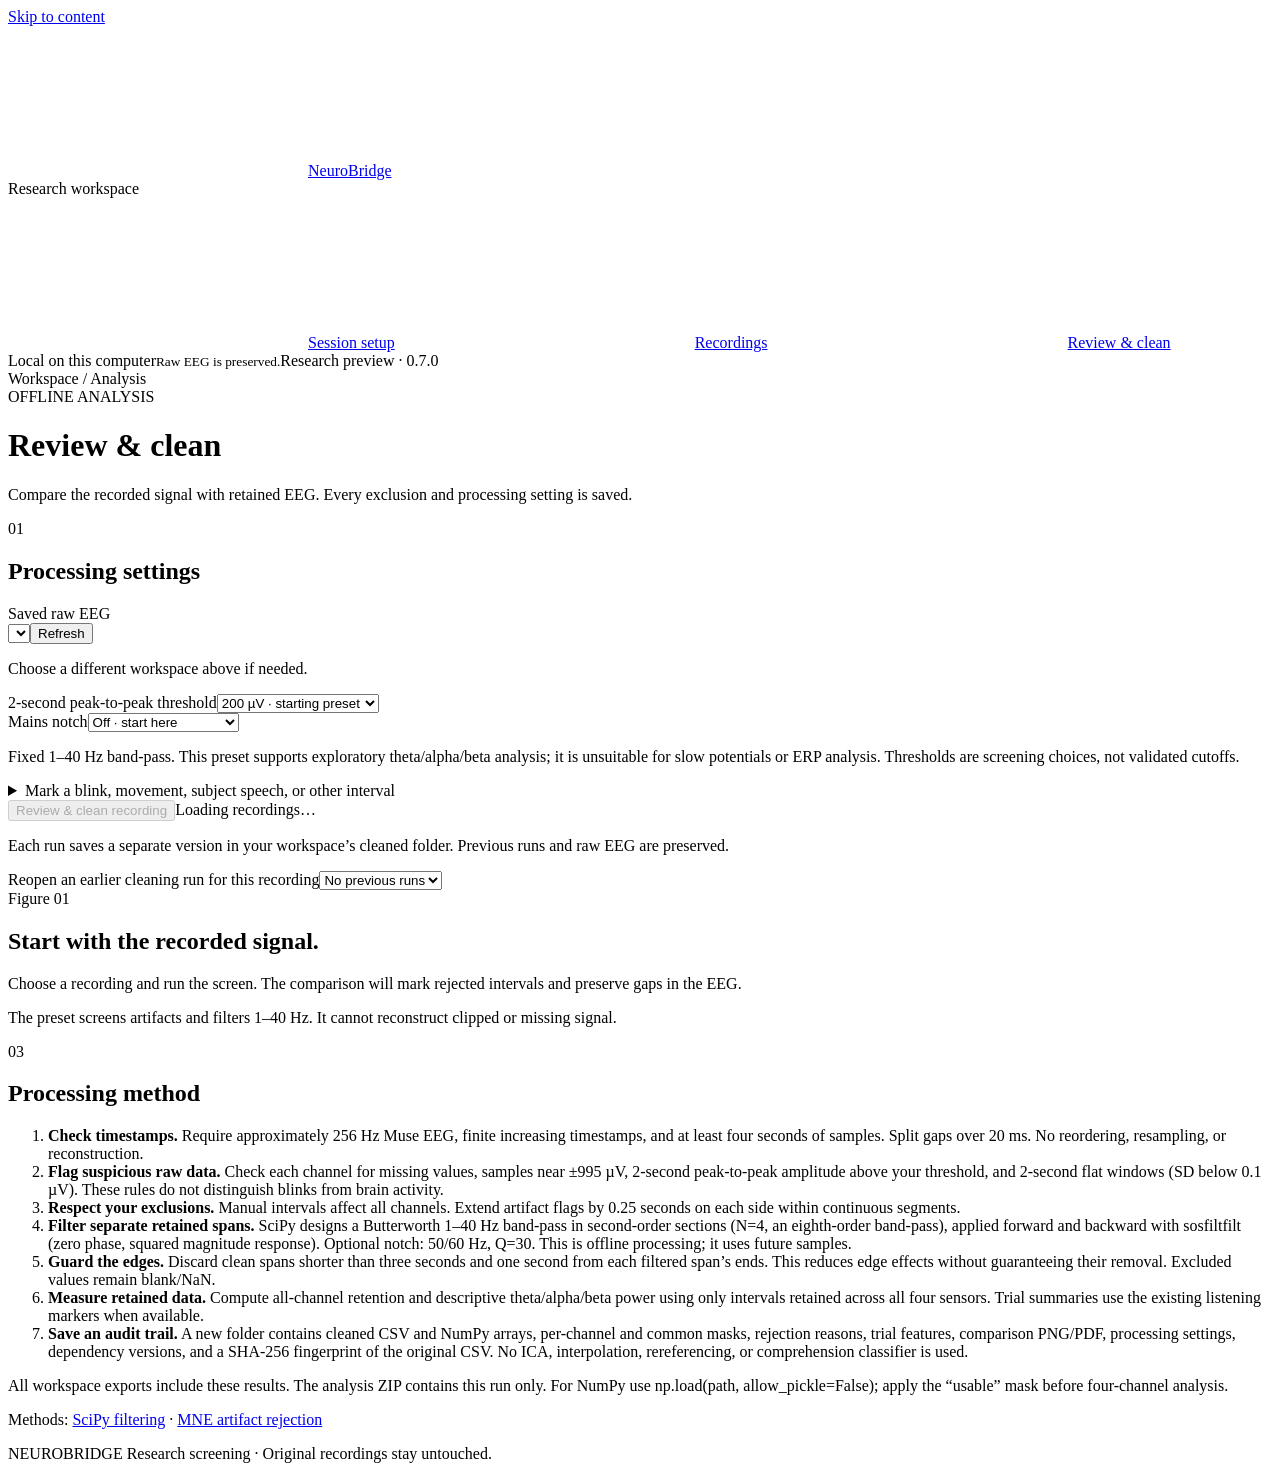
==== commit 94c8743b: "Port full NeuroBridge workflow to Windows with native console, audio and safe worker shutdown" ====
--- a/neurobridge/static/clean.html
+++ b/neurobridge/static/clean.html
@@ -1,5 +1,5 @@
 <!doctype html><html lang="en"><head><meta charset="utf-8"><meta name="viewport" content="width=device-width,initial-scale=1"><title>NeuroBridge · Review & clean</title><link rel="stylesheet" href="/style.css"></head><body class="clean-page">
-<a class="skip-link" href="#main">Skip to content</a><aside><a class="brand" href="/experiment"><svg class="icon" aria-hidden="true"><use href="/icons.svg#activity"></use></svg>NeuroBridge</a><div class="workspace-label">Research workspace</div><a class="nav " href="/experiment"><svg class="icon" aria-hidden="true"><use href="/icons.svg#file-check"></use></svg>Session setup</a><a class="nav " href="/"><svg class="icon" aria-hidden="true"><use href="/icons.svg#chart-line"></use></svg>Recordings</a><a class="nav active" aria-current="page" href="/clean"><svg class="icon" aria-hidden="true"><use href="/icons.svg#sliders-horizontal"></use></svg>Review & clean</a><div class="aside-bottom">Local on this Mac<small>Raw EEG is preserved.</small><span class="app-version">Research preview · 0.6.0</span></div></aside>
+<a class="skip-link" href="#main">Skip to content</a><aside><a class="brand" href="/experiment"><svg class="icon" aria-hidden="true"><use href="/icons.svg#activity"></use></svg>NeuroBridge</a><div class="workspace-label">Research workspace</div><a class="nav " href="/experiment"><svg class="icon" aria-hidden="true"><use href="/icons.svg#file-check"></use></svg>Session setup</a><a class="nav " href="/"><svg class="icon" aria-hidden="true"><use href="/icons.svg#chart-line"></use></svg>Recordings</a><a class="nav active" aria-current="page" href="/clean"><svg class="icon" aria-hidden="true"><use href="/icons.svg#sliders-horizontal"></use></svg>Review & clean</a><div class="aside-bottom">Local on this computer<small>Raw EEG is preserved.</small><span class="app-version">Research preview · 0.7.0</span></div></aside>
 <main id="main" class="entry"><header><div class="crumb">Workspace <span>/</span> Analysis</div><span class="local-badge">OFFLINE ANALYSIS</span></header><div class="heading"><div><h1>Review & clean</h1><p>Compare the recorded signal with retained EEG. Every exclusion and processing setting is saved.</p></div></div><div id="notice" class="notice" role="alert" hidden></div>
 <div class="clean-layout"><section class="panel" id="clean-controls"><div class="panel-heading"><div><span class="section-number">01</span><h2>Processing settings</h2></div></div><label for="clean-file">Saved raw EEG</label><div class="clean-file-row"><select id="clean-file"></select><button id="clean-refresh" class="secondary">Refresh</button></div><p class="hint">Choose a different workspace above if needed.</p><div class="row"><div><label for="amplitude">2-second peak-to-peak threshold</label><select id="amplitude"><option value="150">150 µV · more sensitive</option><option value="200" selected>200 µV · starting preset</option><option value="300">300 µV · less sensitive</option><option value="500">500 µV · less sensitive</option></select></div><div><label for="notch">Mains notch</label><select id="notch"><option value="0">Off · start here</option><option value="50">50 Hz · only if needed</option><option value="60">60 Hz · only if needed</option></select></div></div><p class="hint">Fixed 1–40 Hz band-pass. This preset supports exploratory theta/alpha/beta analysis; it is unsuitable for slow potentials or ERP analysis. Thresholds are screening choices, not validated cutoffs.</p>
 <details class="compact-details"><summary>Mark a blink, movement, subject speech, or other interval</summary><p class="hint">Enter seconds from the start of the EEG recording. Each exclusion applies to all four channels. Review the raw traces first; automated flags do not identify every artifact.</p><div class="exclusion-entry"><label>Start (seconds)<input id="exclude-start" aria-describedby="exclusion-error" type="number" min="0" step="0.1"></label><label>End (seconds)<input id="exclude-end" aria-describedby="exclusion-error" type="number" min="0" step="0.1"></label><label>Reason<select id="exclude-reason"><option>Movement / headset adjustment</option><option>Blink / eye movement</option><option>Subject speech / jaw movement</option><option>Other artifact</option></select></label><button id="add-exclusion" class="secondary">Add interval</button></div><p id="exclusion-error" class="field-error" role="alert" hidden></p><ul id="exclusions"></ul></details>
